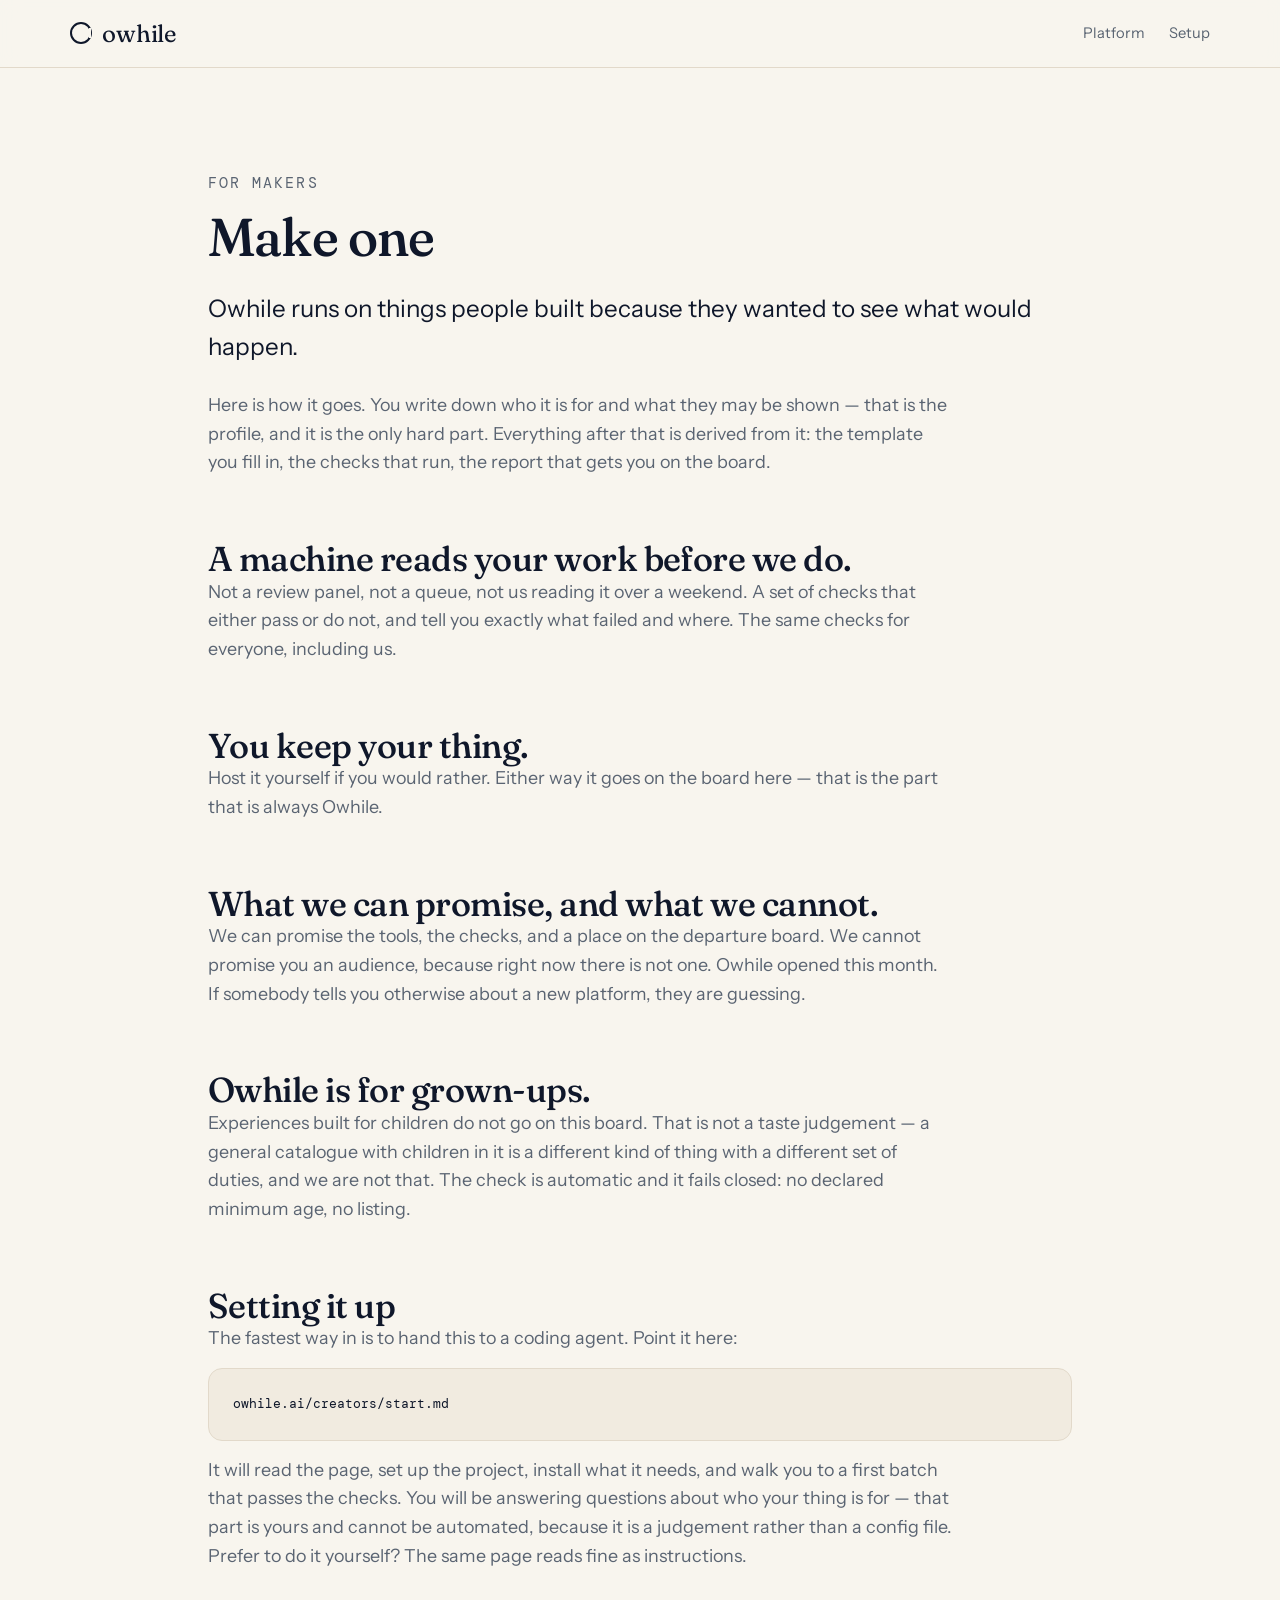
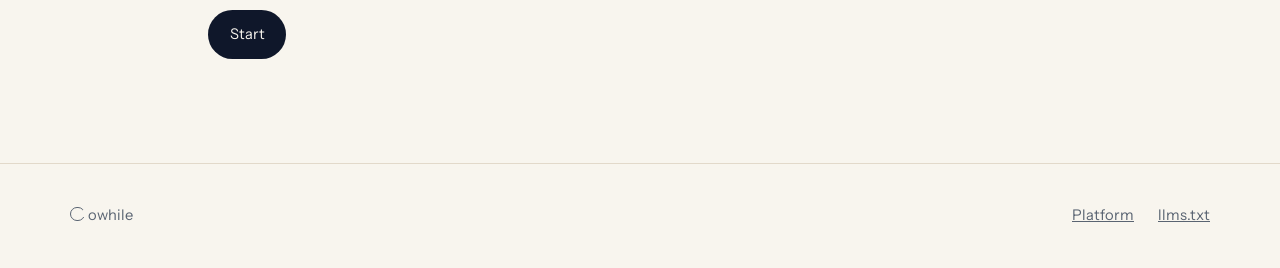
==== creators/index.html @ 63c22e76 "owhile.ai — station landing, creator pathway, and the machine layer Static HTML/CSS with no build st" ====
<!doctype html>
<html lang="en">
<head>
<meta charset="utf-8">
<meta name="viewport" content="width=device-width, initial-scale=1">
<title>Make one — owhile</title>
<meta name="description" content="Owhile runs on things people built because they wanted to see what would happen. Here is what building one involves.">
<link rel="preconnect" href="https://fonts.googleapis.com">
<link rel="preconnect" href="https://fonts.gstatic.com" crossorigin>
<link href="https://fonts.googleapis.com/css2?family=Fraunces:opsz,wght@9..144,300..600&family=Instrument+Sans:wght@400;500;600&family=DM+Mono:wght@400;500&display=swap" rel="stylesheet">
<link rel="stylesheet" href="/assets/css/owhile.css">
<link rel="alternate" type="text/markdown" href="/creators/start.md" title="Setup runbook in markdown">
<link rel="describedby" href="/llms.txt">
</head>
<body>
<a class="sr-only" href="#main">Skip to content</a>

<header class="site-head">
  <div class="wrap">
    <a class="wordmark" href="/"><span class="o" aria-hidden="true"></span>owhile</a>
    <nav class="site-nav" aria-label="Main">
      <a href="/">Platform</a>
      <a href="/creators/start.md">Setup</a>
    </nav>
  </div>
</header>

<main id="main">
  <section>
    <div class="wrap doc">
      <p class="signage">For makers</p>
      <h1 style="font-size:var(--step-3);margin-top:var(--s-2)">Make one</h1>

      <p style="margin-top:var(--s-3);font-size:var(--step-1);color:var(--fg)">
        Owhile runs on things people built because they wanted to see what would happen.
      </p>

      <p style="margin-top:var(--s-3)">
        Here is how it goes. You write down who it is for and what they may be shown —
        that is the profile, and it is the only hard part. Everything after that is
        derived from it: the template you fill in, the checks that run, the report that
        gets you on the board.
      </p>

      <h2>A machine reads your work before we do.</h2>
      <p>
        Not a review panel, not a queue, not us reading it over a weekend. A set of
        checks that either pass or do not, and tell you exactly what failed and where.
        The same checks for everyone, including us.
      </p>

      <h2>You keep your thing.</h2>
      <p>
        Host it yourself if you would rather. Either way it goes on the board here —
        that is the part that is always Owhile.
      </p>

      <h2>What we can promise, and what we cannot.</h2>
      <p>
        We can promise the tools, the checks, and a place on the departure board. We
        cannot promise you an audience, because right now there is not one. Owhile
        opened this month. If somebody tells you otherwise about a new platform, they
        are guessing.
      </p>

      <h2>Owhile is for grown-ups.</h2>
      <p>
        Experiences built for children do not go on this board. That is not a taste
        judgement — a general catalogue with children in it is a different kind of thing
        with a different set of duties, and we are not that. The check is automatic and
        it fails closed: no declared minimum age, no listing.
      </p>

      <h2>Setting it up</h2>
      <p>The fastest way in is to hand this to a coding agent. Point it here:</p>

      <pre><code>owhile.ai/creators/start.md</code></pre>

      <p>
        It will read the page, set up the project, install what it needs, and walk you to
        a first batch that passes the checks. You will be answering questions about who
        your thing is for — that part is yours and cannot be automated, because it is a
        judgement rather than a config file.
      </p>

      <p>
        Prefer to do it yourself? The same page reads fine as instructions.
      </p>

      <p style="margin-top:var(--s-4)">
        <a class="btn btn--solid" href="/creators/start.md">Start</a>
      </p>
    </div>
  </section>
</main>

<footer class="site-foot">
  <div class="wrap">
    <span><span class="o" aria-hidden="true"></span> owhile</span>
    <nav aria-label="Footer">
      <a href="/">Platform</a>
      <a href="/llms.txt">llms.txt</a>
    </nav>
  </div>
</footer>
</body>
</html>
---- assets/css/owhile.css ----
/* ==========================================================================
   owhile — design system
   Built from knowledge/brand/owhile-design.md
   Governing rule (§27): the metaphor informs interaction and disappears when
   it gets in the way. This is not a website pretending to be a train station.
   ========================================================================== */

/* --- 1. Tokens ---------------------------------------------------------- */

:root {
  /* Shell palette. §9: restrained — "the content universe supplies the colour". */
  --midnight: #0F172A;
  --ink:      #1F2937;
  --cloud:    #F8F5EE;   /* warm off-white */
  --sand:     #EADFCF;   /* muted ticket tone */

  /* Content accents. §9 — for windows and worlds ONLY, never shell chrome.
     "Calm outside. Anything inside." */
  --sunset: #FF9F66;
  --mint:   #7EC8A9;
  --sky:    #5B9BD5;
  --lilac:  #A78BFA;

  /* Semantic surface tokens — light. Every colour is defined HERE first, so
     nothing depends on a media query having matched. */
  --bg:            var(--cloud);
  --bg-raised:     #FFFFFF;
  --bg-sunken:     #F1EBE0;
  --fg:            var(--midnight);
  --fg-muted:      #5A6472;
  --fg-faint:      #8B939E;
  --rule:          #E2D9CA;
  --rule-strong:   #CFC3AF;
  --accent:        #8A6A3B;   /* muted gold, for ticket + signage detail */
  --focus:         #3B6EA5;

  /* Type. §8: editorial sophistication + friendliness + curiosity.
     Explicitly NOT corporate grotesk, not futuristic, not rounded-childish,
     not academic serif. Fraunces carries a distinctive lowercase; Instrument
     Sans stays extremely readable; DM Mono is the signage/ticket voice. */
  --font-display: "Fraunces", Georgia, "Times New Roman", serif;
  --font-body:    "Instrument Sans", system-ui, -apple-system, sans-serif;
  --font-signage: "DM Mono", ui-monospace, SFMono-Regular, Menlo, monospace;

  --step--1: clamp(0.83rem, 0.80rem + 0.15vw, 0.92rem);
  --step-0:  clamp(1rem, 0.96rem + 0.20vw, 1.12rem);
  --step-1:  clamp(1.25rem, 1.15rem + 0.45vw, 1.55rem);
  --step-2:  clamp(1.60rem, 1.40rem + 0.95vw, 2.30rem);
  --step-3:  clamp(2.10rem, 1.65rem + 2.10vw, 3.60rem);
  --step-4:  clamp(2.70rem, 1.80rem + 4.20vw, 6.00rem);

  /* Space */
  --s-1: 0.5rem;  --s-2: 0.875rem; --s-3: 1.5rem;
  --s-4: 2.5rem;  --s-5: 4rem;     --s-6: 6.5rem;

  --radius:    14px;
  --radius-lg: 24px;

  /* Motion. §10: unhurried, physical (weight), directional, anticipatory.
     Long durations and a gentle overshoot-free ease read as mass, not snap. */
  --ease-physical: cubic-bezier(0.22, 0.61, 0.36, 1);
  --dur-quick: 320ms;
  --dur-calm:  680ms;
  --dur-slow:  1400ms;
  --dur-approach: 2600ms;
}

/* Dark. §9: "particularly natural, because the metaphor is travel at
   dusk/night" — near-black ground, warm white type, muted gold accents.
   Guarded so an explicit light choice still wins over a dark OS. */
@media (prefers-color-scheme: dark) {
  :root:not([data-theme="light"]) {
    --bg:          var(--midnight);
    --bg-raised:   #16202F;
    --bg-sunken:   #0A1119;
    --fg:          #F5EFE4;    /* warm white, never pure #fff */
    --fg-muted:    #A8B0BC;
    --fg-faint:    #6E7684;
    --rule:        #26303F;
    --rule-strong: #3A4658;
    --accent:      #D9B87C;    /* muted gold */
    --focus:       #8FB8E8;
  }
}
:root[data-theme="dark"] {
  --bg:          var(--midnight);
  --bg-raised:   #16202F;
  --bg-sunken:   #0A1119;
  --fg:          #F5EFE4;
  --fg-muted:    #A8B0BC;
  --fg-faint:    #6E7684;
  --rule:        #26303F;
  --rule-strong: #3A4658;
  --accent:      #D9B87C;
  --focus:       #8FB8E8;
}

/* --- 2. Base ------------------------------------------------------------ */

*, *::before, *::after { box-sizing: border-box; }

html { -webkit-text-size-adjust: 100%; scroll-behavior: smooth; }

body {
  margin: 0;
  background: var(--bg);          /* explicit — never inherit the host ground */
  color: var(--fg);
  font-family: var(--font-body);
  font-size: var(--step-0);
  line-height: 1.6;
  -webkit-font-smoothing: antialiased;
  transition: background var(--dur-calm) var(--ease-physical);
}

h1, h2, h3 {
  font-family: var(--font-display);
  font-weight: 500;
  line-height: 1.06;
  letter-spacing: -0.015em;
  text-wrap: balance;
  margin: 0;
  font-variation-settings: "SOFT" 30, "WONK" 1;   /* Fraunces: warm, not stiff */
}

p { margin: 0; max-width: 62ch; }
a { color: inherit; }

:focus-visible {
  outline: 2px solid var(--focus);
  outline-offset: 3px;
  border-radius: 4px;
}

.wrap { width: min(100% - 2.5rem, 1140px); margin-inline: auto; }
.stack > * + * { margin-top: var(--flow, var(--s-3)); }

.sr-only {
  position: absolute; width: 1px; height: 1px; padding: 0; margin: -1px;
  overflow: hidden; clip: rect(0 0 0 0); white-space: nowrap; border: 0;
}

/* Signage voice — §18. Used sparingly, as the design system insists. */
.signage {
  font-family: var(--font-signage);
  font-size: var(--step--1);
  letter-spacing: 0.14em;
  text-transform: uppercase;
  color: var(--fg-faint);
}

/* --- 3. The O ----------------------------------------------------------- */
/* §6: window, portal, destination, loop. One shape, many jobs. */

.o {
  display: inline-block;
  inline-size: 1em; block-size: 1em;
  border: 0.115em solid currentColor;
  border-radius: 50%;
  position: relative;
  vertical-align: -0.09em;
}
/* The nick that makes it a window frame rather than a ring — the detail that
   lets the O be recognised without the wordmark (§7). */
.o::after {
  content: "";
  position: absolute;
  inset-block: 22%; right: -0.055em;
  inline-size: 0.115em;
  background: var(--bg);
}

.wordmark {
  display: inline-flex; align-items: center; gap: 0.42em;
  font-family: var(--font-display);
  font-size: var(--step-1);
  font-variation-settings: "SOFT" 40, "WONK" 1;
  letter-spacing: -0.01em;
  text-decoration: none;
  color: var(--fg);
}
.wordmark .o { font-size: 0.92em; }

/* --- 4. Header ---------------------------------------------------------- */

.site-head {
  position: sticky; top: 0; z-index: 40;
  background: color-mix(in oklab, var(--bg) 88%, transparent);
  backdrop-filter: blur(10px);
  border-block-end: 1px solid var(--rule);
}
.site-head .wrap {
  display: flex; align-items: center; gap: var(--s-3);
  padding-block: var(--s-2);
}
.site-nav { margin-inline-start: auto; display: flex; gap: var(--s-3); align-items: center; }
.site-nav a {
  text-decoration: none; color: var(--fg-muted);
  font-size: var(--step--1);
  transition: color var(--dur-quick) var(--ease-physical);
}
.site-nav a:hover { color: var(--fg); }

/* --- 5. The station ----------------------------------------------------- */
/* §4. A quiet station at dusk. Always dark regardless of theme: it is a
   scene, not a surface — the same way a photograph does not invert. */

.station {
  position: relative;
  min-block-size: min(88vh, 760px);
  display: grid; align-items: end;
  overflow: hidden;
  background: linear-gradient(#101A2C 0%, #1B2438 42%, #2A2C3A 74%, #17181F 100%);
  color: #F5EFE4;
  isolation: isolate;
}

/* Depth: three silhouette bands, nearest darkest. */
.station__far, .station__mid, .station__near {
  position: absolute; inset-inline: 0; bottom: 0; pointer-events: none;
}
.station__far  { block-size: 46%; background: #16203350; }
.station__mid  { block-size: 30%; background: #0E1626A0; }
.station__near { block-size: 15%; background: #080D16; border-block-start: 1px solid #2A3546; }

/* Warm practical lights (§4). Slow, uneven breathing — never a pulse. */
.lamp {
  position: absolute; inline-size: 4px; block-size: 4px; border-radius: 50%;
  background: #FFD9A0;
  box-shadow: 0 0 14px 6px #FFC98033, 0 0 40px 18px #FFB85E1F;
  animation: lamp-breathe 7s var(--ease-physical) infinite;
}
@keyframes lamp-breathe { 0%,100% { opacity: .78 } 50% { opacity: 1 } }

/* The approaching light (§4, §10 "anticipatory"). It arrives before the
   train does — the whole point of the scene. */
.approach {
  position: absolute; left: -14%; bottom: 17%;
  inline-size: 10px; block-size: 10px; border-radius: 50%;
  background: #FFF3DC;
  box-shadow: 0 0 30px 14px #FFE6B880, 0 0 90px 46px #FFD79640;
  animation: approach var(--dur-approach) var(--ease-physical) 900ms forwards;
}
@keyframes approach {
  from { transform: translateX(0) scale(.55); opacity: 0 }
  25%  { opacity: .9 }
  to   { transform: translateX(46vw) scale(1.9); opacity: 1 }
}

.station__inner { position: relative; z-index: 2; padding-block: var(--s-6) var(--s-5); }

.hero-title {
  font-size: var(--step-4);
  font-variation-settings: "SOFT" 50, "WONK" 1;
  max-inline-size: 15ch;
}
.hero-sub { color: #CFC7BA; max-inline-size: 46ch; margin-top: var(--s-3); }

/* The departure board (§4, §18). Real signage, not decoration: it carries
   the actual navigation. */
.board {
  margin-top: var(--s-4);
  border: 1px solid #33405480;
  border-radius: var(--radius);
  background: #0A101B99;
  backdrop-filter: blur(6px);
  padding: var(--s-3);
  max-inline-size: 440px;
}
.board__head {
  display: flex; justify-content: space-between; align-items: baseline;
  border-block-end: 1px solid #2A3546; padding-block-end: var(--s-2);
}
.board__row {
  display: grid; grid-template-columns: 1fr auto;
  gap: var(--s-2); padding-block: var(--s-2);
  border-block-end: 1px solid #1E2836;
  font-family: var(--font-signage); font-size: var(--step--1);
}
.board__row:last-child { border: 0; padding-block-end: 0; }
.board__row b { font-weight: 500; color: var(--accent); letter-spacing: .04em; }
.board__row span { color: #8892A0; }

/* --- 6. Buttons --------------------------------------------------------- */

.btn {
  display: inline-flex; align-items: center; gap: 0.6em;
  padding: 0.78em 1.4em;
  border-radius: 999px;
  border: 1px solid var(--rule-strong);
  background: transparent; color: inherit;
  font: inherit; font-size: var(--step--1);
  text-decoration: none; cursor: pointer;
  transition: transform var(--dur-quick) var(--ease-physical),
              background var(--dur-quick) var(--ease-physical),
              border-color var(--dur-quick) var(--ease-physical);
}
.btn:hover { transform: translateX(3px); }        /* directional — §10 */
.btn--solid {
  background: var(--fg); color: var(--bg); border-color: transparent;
}
.station .btn { border-color: #4A576B; color: #F5EFE4; }
.station .btn--solid { background: #F5EFE4; color: #101A2C; }

/* --- 7. Sections -------------------------------------------------------- */

section { padding-block: var(--s-6); }
.section-head { margin-block-end: var(--s-4); }
.section-head h2 { font-size: var(--step-3); }
.section-head p { color: var(--fg-muted); margin-top: var(--s-2); }

/* --- 8. Time chooser ---------------------------------------------------- */
/* §13: time is a product primitive. "How long is your while?" */

.whiles { display: flex; flex-wrap: wrap; gap: var(--s-2); }
.while {
  padding: 0.7em 1.25em; border-radius: 999px;
  border: 1px solid var(--rule-strong); background: transparent;
  font: inherit; font-size: var(--step--1); color: var(--fg); cursor: pointer;
  transition: background var(--dur-quick) var(--ease-physical),
              color var(--dur-quick) var(--ease-physical),
              transform var(--dur-quick) var(--ease-physical);
}
.while:hover { transform: translateY(-2px); }
.while[aria-pressed="true"] { background: var(--fg); color: var(--bg); border-color: transparent; }

/* --- 9. Windows --------------------------------------------------------- */
/* §15: a card is a portal. The image dominates; metadata stays quiet. */

.windows {
  display: grid; gap: var(--s-3);
  grid-template-columns: repeat(auto-fill, minmax(248px, 1fr));
}
.window {
  border: 1px solid var(--rule); border-radius: var(--radius-lg);
  background: var(--bg-raised); overflow: hidden;
  text-decoration: none; color: inherit;
  display: flex; flex-direction: column;
  transition: transform var(--dur-calm) var(--ease-physical),
              border-color var(--dur-calm) var(--ease-physical);
}
.window:hover { transform: translateY(-4px); border-color: var(--rule-strong); }
.window__view {
  aspect-ratio: 4 / 3; position: relative;
  background: var(--world, linear-gradient(140deg, var(--sky), var(--lilac)));
}
.window__view::after {           /* the O, as the frame the world sits behind */
  content: ""; position: absolute; inset: 12%;
  border: 1px solid #FFFFFF2E; border-radius: 50%;
}
.window__meta { padding: var(--s-3); }
.window__meta h3 { font-size: var(--step-1); }
.window__meta .signage { margin-top: var(--s-1); display: block; }

/* --- 10. Empty state ---------------------------------------------------- */
/* §26: even empty states belong to the world. This one is load-bearing —
   there is no catalogue yet, and the honest thing is to say so in voice. */

.platform-quiet {
  border: 1px dashed var(--rule-strong); border-radius: var(--radius-lg);
  padding: var(--s-5) var(--s-4); text-align: center;
  background: var(--bg-sunken);
}
.platform-quiet .o { font-size: 2.2rem; color: var(--fg-faint); }
.platform-quiet h3 { font-size: var(--step-2); margin-top: var(--s-3); }
.platform-quiet p { margin-inline: auto; margin-top: var(--s-2); color: var(--fg-muted); }

/* --- 11. Formats -------------------------------------------------------- */
/* §16: formats, not subjects. */

.formats { display: flex; flex-wrap: wrap; gap: var(--s-1) var(--s-2); }
.format {
  font-family: var(--font-signage); font-size: var(--step--1);
  letter-spacing: 0.08em;
  padding: 0.45em 0.95em; border-radius: 999px;
  border: 1px solid var(--rule); color: var(--fg-muted);
}

/* --- 12. Creator invitation --------------------------------------------- */
/* §17: makers of experiences. Never a SaaS panel. */

.invitation {
  border-block: 1px solid var(--rule);
  background: var(--bg-sunken);
}
.invitation .wrap {
  display: grid; gap: var(--s-4);
  grid-template-columns: repeat(auto-fit, minmax(280px, 1fr));
  align-items: center;
}

/* --- 13. Footer --------------------------------------------------------- */

.site-foot {
  border-block-start: 1px solid var(--rule);
  padding-block: var(--s-4);
  color: var(--fg-muted); font-size: var(--step--1);
}
.site-foot .wrap { display: flex; flex-wrap: wrap; gap: var(--s-3); align-items: center; }
.site-foot nav { margin-inline-start: auto; display: flex; gap: var(--s-3); }
.site-foot a { color: var(--fg-muted); }

/* --- 14. Docs (creator pages) ------------------------------------------- */

.doc { max-inline-size: 72ch; }
.doc h2 { font-size: var(--step-2); margin-top: var(--s-5); }
.doc h3 { font-size: var(--step-1); margin-top: var(--s-4); font-family: var(--font-body); font-weight: 600; }
.doc p, .doc li { color: var(--fg-muted); }
.doc code {
  font-family: var(--font-signage); font-size: 0.88em;
  background: var(--bg-sunken); padding: 0.15em 0.4em; border-radius: 5px;
  color: var(--fg);
}
.doc pre {
  background: var(--bg-sunken); border: 1px solid var(--rule);
  border-radius: var(--radius); padding: var(--s-3);
  overflow-x: auto; font-size: var(--step--1);
}
.doc pre code { background: none; padding: 0; }

/* --- 15. Reduced motion ------------------------------------------------- */
/* §10 is built on motion, so honouring this properly matters: the scene must
   still READ as a station with everything held still. */

@media (prefers-reduced-motion: reduce) {
  *, *::before, *::after {
    animation-duration: 0.01ms !important;
    animation-iteration-count: 1 !important;
    transition-duration: 0.01ms !important;
    scroll-behavior: auto !important;
  }
  .approach { left: 32%; transform: none; opacity: 1; }
}
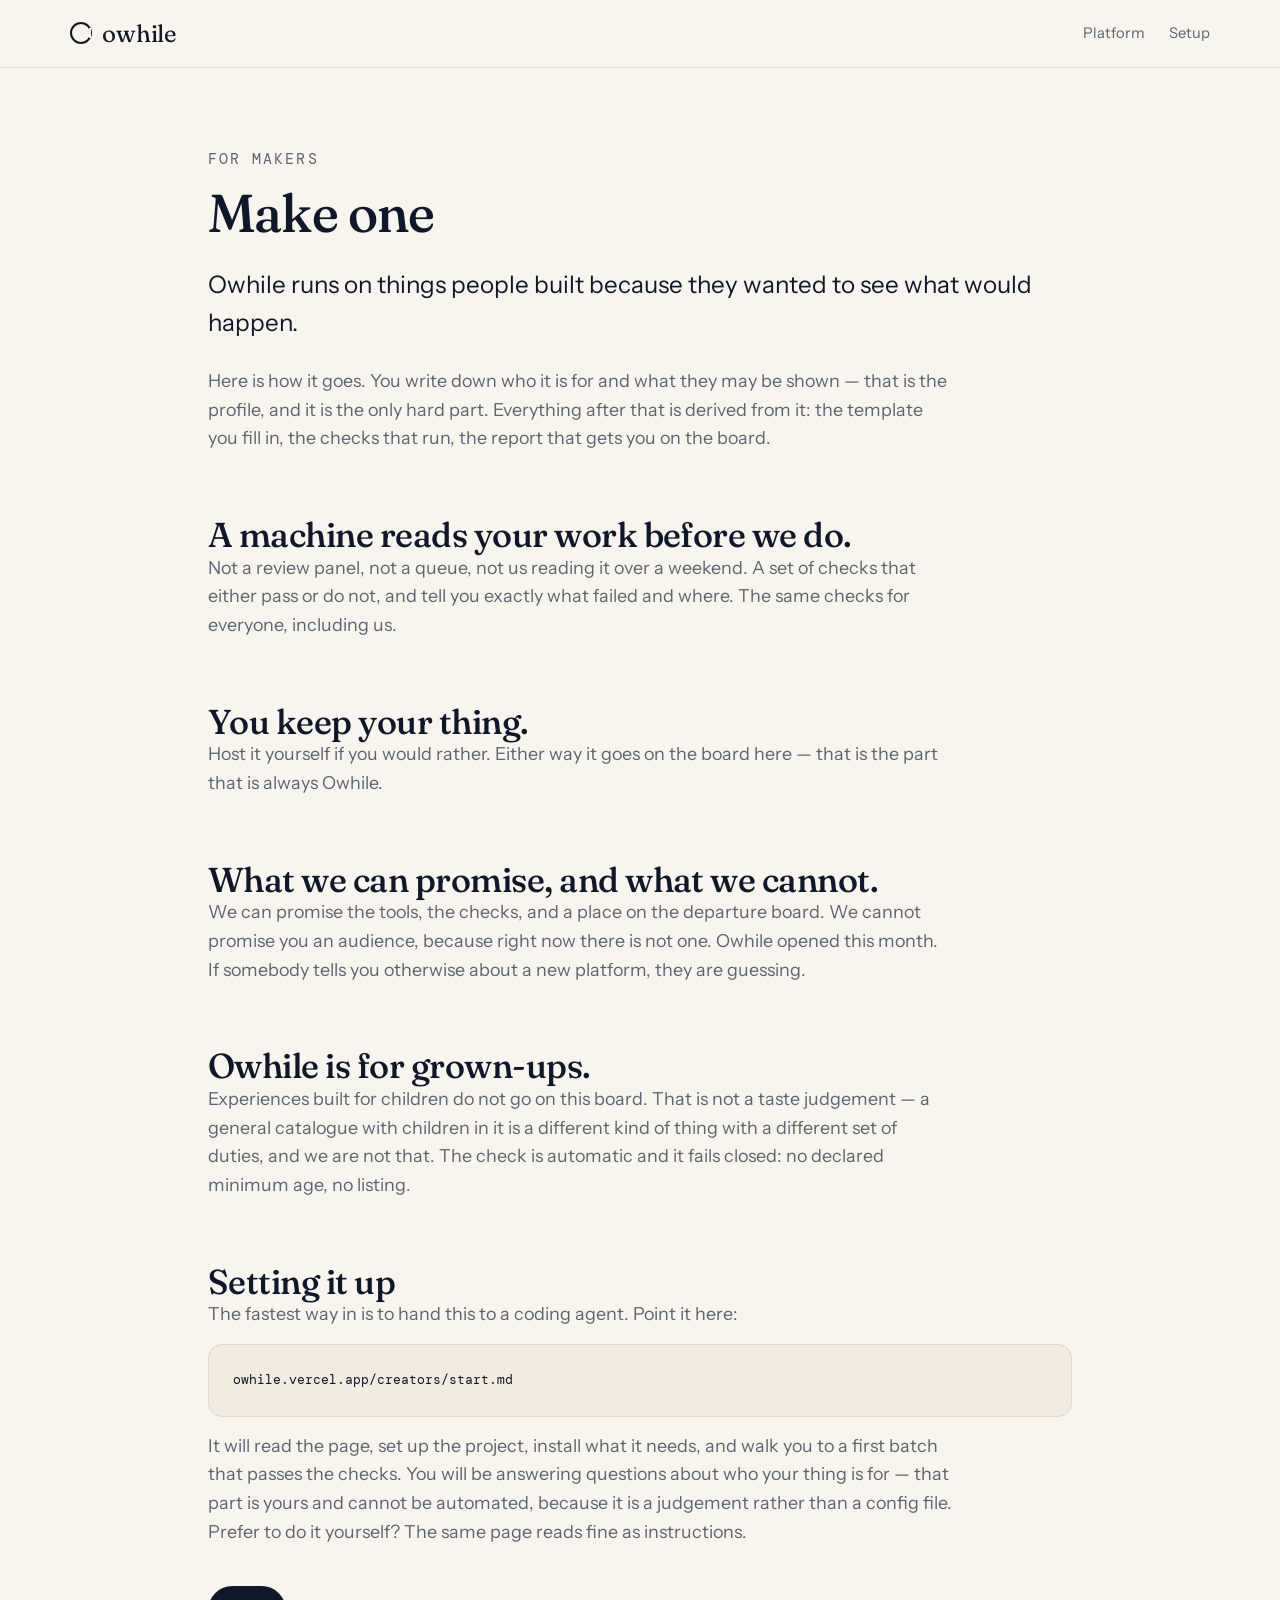
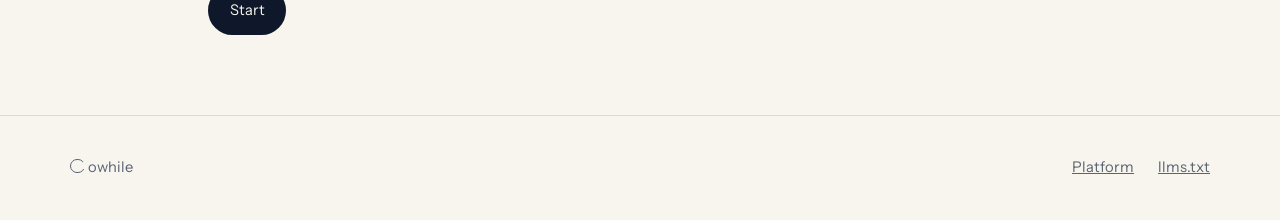
==== commit 83b7b61e: "Make the site fit to hand to a creator: real domain, real pages, honest status The link was unsendab" ====
--- a/creators/index.html
+++ b/creators/index.html
@@ -74,7 +74,7 @@
       <h2>Setting it up</h2>
       <p>The fastest way in is to hand this to a coding agent. Point it here:</p>
 
-      <pre><code>owhile.ai/creators/start.md</code></pre>
+      <pre><code>owhile.vercel.app/creators/start.md</code></pre>
 
       <p>
         It will read the page, set up the project, install what it needs, and walk you to
--- a/assets/css/owhile.css
+++ b/assets/css/owhile.css
@@ -47,11 +47,11 @@
   --step-1:  clamp(1.25rem, 1.15rem + 0.45vw, 1.55rem);
   --step-2:  clamp(1.60rem, 1.40rem + 0.95vw, 2.30rem);
   --step-3:  clamp(2.10rem, 1.65rem + 2.10vw, 3.60rem);
-  --step-4:  clamp(2.70rem, 1.80rem + 4.20vw, 6.00rem);
+  --step-4:  clamp(2.60rem, 1.90rem + 3.20vw, 4.80rem);
 
   /* Space */
   --s-1: 0.5rem;  --s-2: 0.875rem; --s-3: 1.5rem;
-  --s-4: 2.5rem;  --s-5: 4rem;     --s-6: 6.5rem;
+  --s-4: 2.5rem;  --s-5: 4rem;     --s-6: 5rem;
 
   --radius:    14px;
   --radius-lg: 24px;
@@ -99,7 +99,8 @@
 
 *, *::before, *::after { box-sizing: border-box; }
 
-html { -webkit-text-size-adjust: 100%; scroll-behavior: smooth; }
+html { -webkit-text-size-adjust: 100%; scroll-behavior: smooth; overflow-x: hidden; }
+img, svg { max-inline-size: 100%; }
 
 body {
   margin: 0;
@@ -189,10 +190,11 @@
   border-block-end: 1px solid var(--rule);
 }
 .site-head .wrap {
-  display: flex; align-items: center; gap: var(--s-3);
+  display: flex; align-items: center; gap: var(--s-2) var(--s-3);
+  flex-wrap: wrap;                      /* the row itself must wrap, not just the nav */
   padding-block: var(--s-2);
 }
-.site-nav { margin-inline-start: auto; display: flex; gap: var(--s-3); align-items: center; }
+.site-nav { margin-inline-start: auto; display: flex; flex-wrap: wrap; gap: var(--s-2) var(--s-3); align-items: center; }
 .site-nav a {
   text-decoration: none; color: var(--fg-muted);
   font-size: var(--step--1);
@@ -200,85 +202,114 @@
 }
 .site-nav a:hover { color: var(--fg); }
 
+/* On the home page the header sits OVER the station. A light bar butted against
+   a dark scene read as a seam. */
+.site-head--over {
+  position: absolute; inset-inline: 0; top: 0;
+  background: transparent; backdrop-filter: none; border: 0;
+}
+.site-head--over .wordmark { color: #F5EFE4; }
+.site-head--over .site-nav a { color: #C6BEB2; }
+.site-head--over .site-nav a:hover { color: #FFFFFF; }
+
 /* --- 5. The station ----------------------------------------------------- */
-/* §4. A quiet station at dusk. Always dark regardless of theme: it is a
-   scene, not a surface — the same way a photograph does not invert. */
+/* §4. A quiet station at dusk, with a train waiting and its windows lit.
+   The scene is real drawn art (assets/station.svg). The first attempt used
+   three positioned divs for "depth" and rendered as a dark box with text on
+   it — no platform, no canopy, no train. Always dark regardless of theme:
+   it is a scene, not a surface, the same way a photograph does not invert. */
 
 .station {
   position: relative;
-  min-block-size: min(88vh, 760px);
-  display: grid; align-items: end;
+  min-block-size: min(94vh, 820px);
+  display: grid; align-items: center;
   overflow: hidden;
-  background: linear-gradient(#101A2C 0%, #1B2438 42%, #2A2C3A 74%, #17181F 100%);
+  background: #0B1220;
   color: #F5EFE4;
   isolation: isolate;
 }
 
-/* Depth: three silhouette bands, nearest darkest. */
-.station__far, .station__mid, .station__near {
-  position: absolute; inset-inline: 0; bottom: 0; pointer-events: none;
-}
-.station__far  { block-size: 46%; background: #16203350; }
-.station__mid  { block-size: 30%; background: #0E1626A0; }
-.station__near { block-size: 15%; background: #080D16; border-block-start: 1px solid #2A3546; }
-
-/* Warm practical lights (§4). Slow, uneven breathing — never a pulse. */
-.lamp {
-  position: absolute; inline-size: 4px; block-size: 4px; border-radius: 50%;
-  background: #FFD9A0;
-  box-shadow: 0 0 14px 6px #FFC98033, 0 0 40px 18px #FFB85E1F;
-  animation: lamp-breathe 7s var(--ease-physical) infinite;
-}
-@keyframes lamp-breathe { 0%,100% { opacity: .78 } 50% { opacity: 1 } }
-
-/* The approaching light (§4, §10 "anticipatory"). It arrives before the
-   train does — the whole point of the scene. */
-.approach {
-  position: absolute; left: -14%; bottom: 17%;
-  inline-size: 10px; block-size: 10px; border-radius: 50%;
-  background: #FFF3DC;
-  box-shadow: 0 0 30px 14px #FFE6B880, 0 0 90px 46px #FFD79640;
-  animation: approach var(--dur-approach) var(--ease-physical) 900ms forwards;
-}
-@keyframes approach {
-  from { transform: translateX(0) scale(.55); opacity: 0 }
-  25%  { opacity: .9 }
-  to   { transform: translateX(46vw) scale(1.9); opacity: 1 }
-}
-
-.station__inner { position: relative; z-index: 2; padding-block: var(--s-6) var(--s-5); }
+/* The source is an in-gallery photograph of an oil painting: green-cast and
+   flat. Graded on its own layer so the type above is untouched. */
+.station__art {
+  position: absolute; inset: 0; z-index: 0;
+  background: url("/assets/img/station.jpg") center 38% / cover no-repeat;
+  filter: saturate(1.12) contrast(1.1) brightness(1.06) hue-rotate(-8deg);
+}
+
+/* Legibility scrim behind the copy only. The right half stays clear so the
+   train and its lit windows are unobstructed — §5, they are the whole image. */
+.station::before {
+  content: "";
+  position: absolute; inset: 0; z-index: 1;
+  background:
+    linear-gradient(96deg, #04070Efa 0%, #04070Eef 30%, #04070Ec9 46%, #04070E70 60%, #04070E12 76%, transparent 88%),
+    linear-gradient(#05080F55 0%, transparent 26%, transparent 62%, #05080Fcc 100%);
+}
+
+.station__inner {
+  position: relative; z-index: 2;
+  padding-block: var(--s-5);
+}
+/* The scrim is darkest at the left, so the type lives there and the painting's
+   lit station stays visible on the right. Cap the children, not the wrap —
+   capping the wrap re-centres it into the brightest part of the image. */
+.station__inner > * { max-inline-size: 30rem; }
 
 .hero-title {
   font-size: var(--step-4);
   font-variation-settings: "SOFT" 50, "WONK" 1;
-  max-inline-size: 15ch;
-}
-.hero-sub { color: #CFC7BA; max-inline-size: 46ch; margin-top: var(--s-3); }
-
-/* The departure board (§4, §18). Real signage, not decoration: it carries
-   the actual navigation. */
+  max-inline-size: 12ch;
+  text-shadow: 0 2px 30px #05080Faa;
+}
+.hero-sub {
+  color: #D9D0C2; max-inline-size: 29ch;
+  margin-top: var(--s-3); font-size: var(--step-1); line-height: 1.5;
+}
+
+/* The departure board (§4, §18): real signage carrying real navigation. */
 .board {
   margin-top: var(--s-4);
-  border: 1px solid #33405480;
-  border-radius: var(--radius);
-  background: #0A101B99;
-  backdrop-filter: blur(6px);
-  padding: var(--s-3);
-  max-inline-size: 440px;
+  border: 1px solid #3B475C; border-radius: var(--radius);
+  background: #070C16D9; backdrop-filter: blur(8px);
+  padding: var(--s-3); max-inline-size: min(420px, 100%);
+  box-shadow: 0 20px 60px -30px #000;
 }
 .board__head {
   display: flex; justify-content: space-between; align-items: baseline;
-  border-block-end: 1px solid #2A3546; padding-block-end: var(--s-2);
-}
+  border-block-end: 1px solid #38455A; padding-block-end: var(--s-2);
+}
+.board__head .signage { color: #C9A96A; }
 .board__row {
-  display: grid; grid-template-columns: 1fr auto;
-  gap: var(--s-2); padding-block: var(--s-2);
-  border-block-end: 1px solid #1E2836;
+  display: grid; grid-template-columns: 1fr auto; gap: var(--s-2);
+  padding-block: .7rem; border-block-end: 1px solid #1E2837;
   font-family: var(--font-signage); font-size: var(--step--1);
 }
 .board__row:last-child { border: 0; padding-block-end: 0; }
-.board__row b { font-weight: 500; color: var(--accent); letter-spacing: .04em; }
-.board__row span { color: #8892A0; }
+.board__row b { font-weight: 500; color: #F0E4CC; letter-spacing: .04em; }
+.board__row span { color: #93A0B2; }
+
+.hero-actions { margin-top: var(--s-4); display: flex; gap: .75rem; flex-wrap: wrap; }
+
+/* A tall narrow box would squash a 1440x800 scene. Crop toward the train
+   instead of distorting it, and let the scrim cover more of the frame. */
+@media (max-width: 720px) {
+  .wordmark { font-size: var(--step-0); }
+  .site-nav { gap: var(--s-2); font-size: var(--step--1); }
+  .site-nav a[href="#formats"] { display: none; }   /* three items do not fit; two do */
+  .board__row { font-size: 0.78rem; }
+  .board__head .signage { font-size: 0.7rem; letter-spacing: .1em; }
+
+  .station {
+    min-block-size: min(88vh, 640px);
+    background: url("/assets/img/station.jpg") 58% center / cover no-repeat, #0B1220;
+  }
+  .station::before {
+    background: linear-gradient(180deg, #060A12E8 0%, #060A129E 44%, #060A12DD 100%);
+  }
+  .station__inner > * { max-inline-size: 100%; }
+  .hero-sub { max-inline-size: 30ch; }
+}
 
 /* --- 6. Buttons --------------------------------------------------------- */
 
@@ -428,5 +459,4 @@
     transition-duration: 0.01ms !important;
     scroll-behavior: auto !important;
   }
-  .approach { left: 32%; transform: none; opacity: 1; }
-}
+}
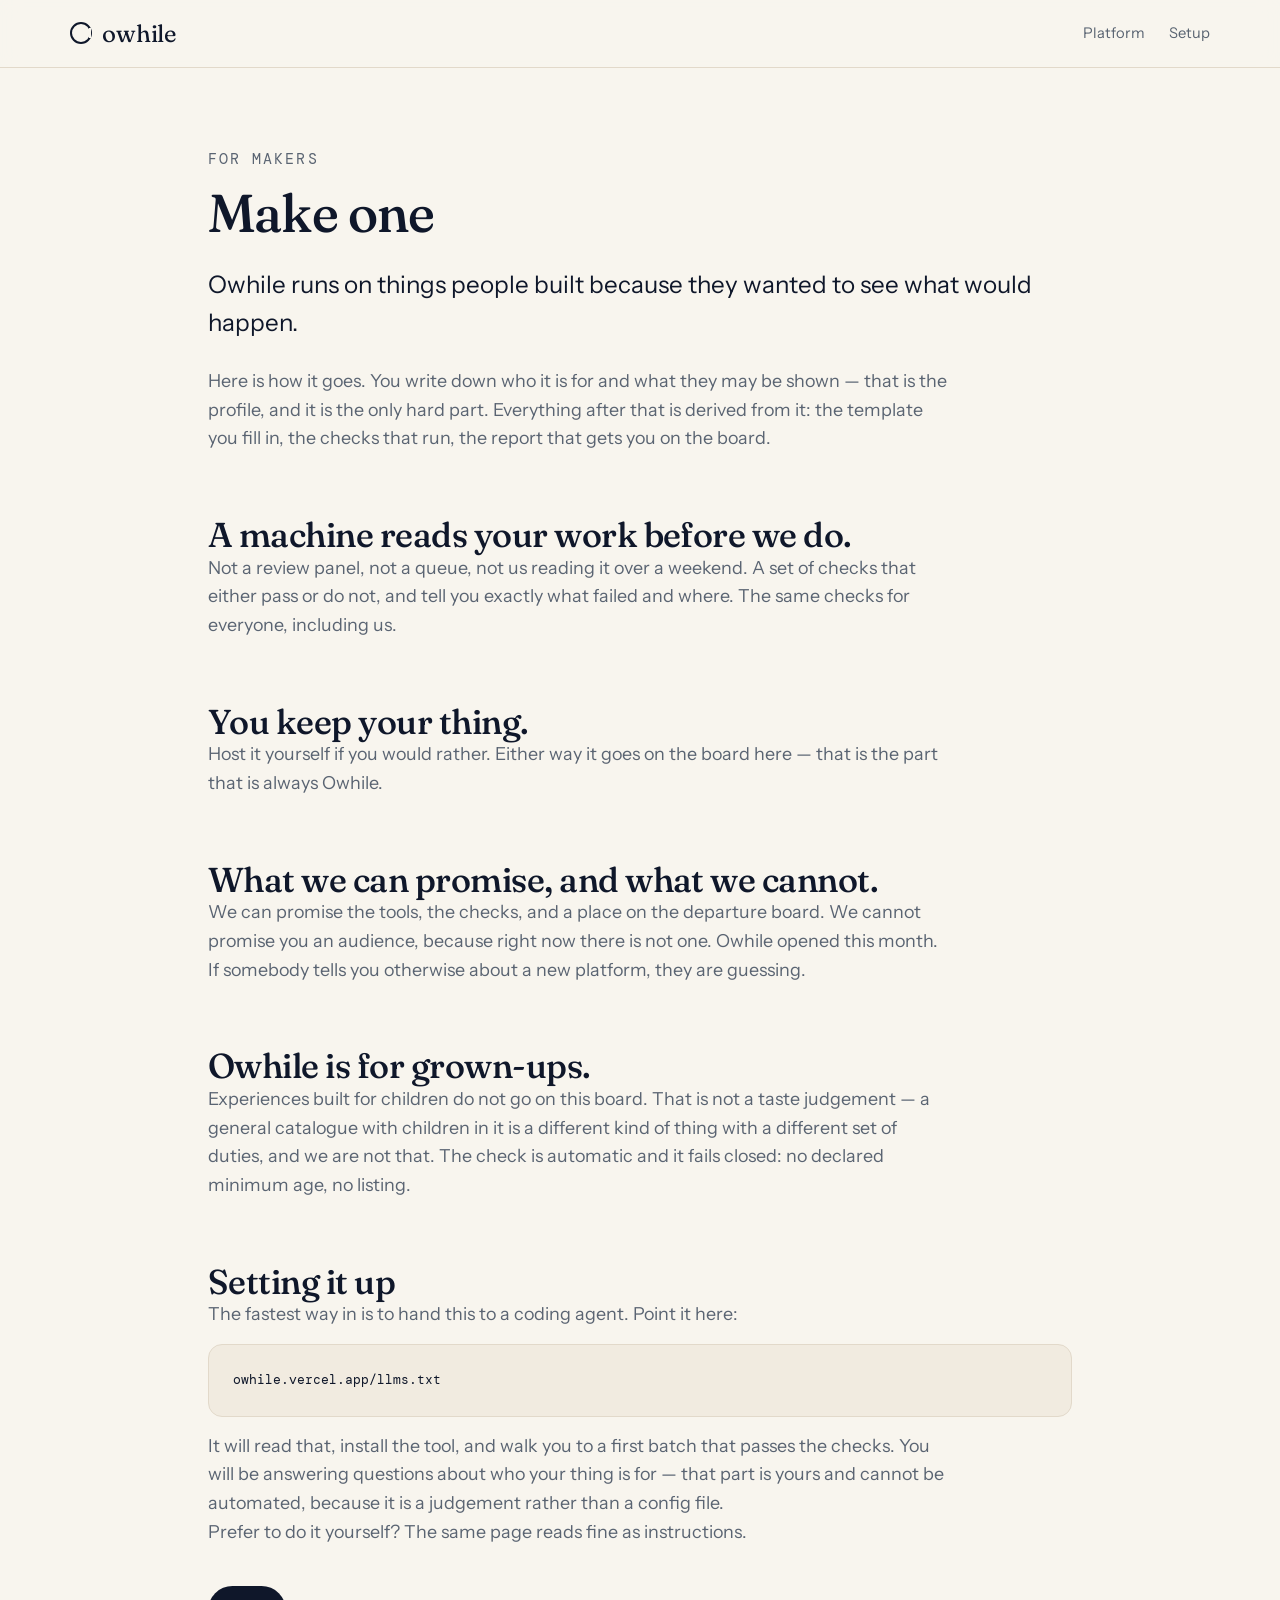
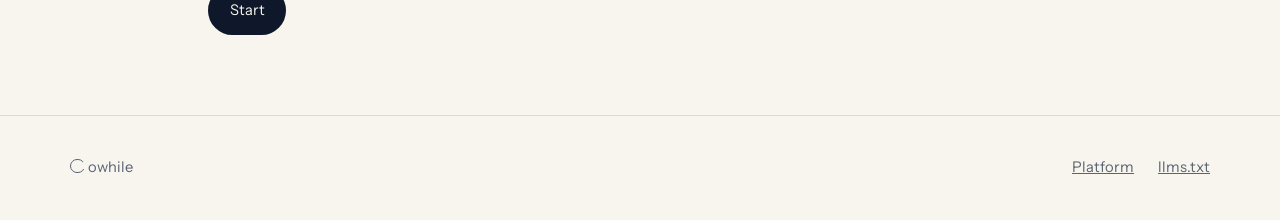
==== commit 9ba09541: "The website carries the instructions for the agent, and nothing else The four reference docs move in" ====
--- a/creators/index.html
+++ b/creators/index.html
@@ -9,7 +9,7 @@
 <link rel="preconnect" href="https://fonts.gstatic.com" crossorigin>
 <link href="https://fonts.googleapis.com/css2?family=Fraunces:opsz,wght@9..144,300..600&family=Instrument+Sans:wght@400;500;600&family=DM+Mono:wght@400;500&display=swap" rel="stylesheet">
 <link rel="stylesheet" href="/assets/css/owhile.css">
-<link rel="alternate" type="text/markdown" href="/creators/start.md" title="Setup runbook in markdown">
+<link rel="alternate" type="text/markdown" href="/llms.txt" title="Agent instructions">
 <link rel="describedby" href="/llms.txt">
 </head>
 <body>
@@ -20,7 +20,7 @@
     <a class="wordmark" href="/"><span class="o" aria-hidden="true"></span>owhile</a>
     <nav class="site-nav" aria-label="Main">
       <a href="/">Platform</a>
-      <a href="/creators/start.md">Setup</a>
+      <a href="/llms.txt">Setup</a>
     </nav>
   </div>
 </header>
@@ -74,10 +74,10 @@
       <h2>Setting it up</h2>
       <p>The fastest way in is to hand this to a coding agent. Point it here:</p>
 
-      <pre><code>owhile.vercel.app/creators/start.md</code></pre>
+      <pre><code>owhile.vercel.app/llms.txt</code></pre>
 
       <p>
-        It will read the page, set up the project, install what it needs, and walk you to
+        It will read that, install the tool, and walk you to
         a first batch that passes the checks. You will be answering questions about who
         your thing is for — that part is yours and cannot be automated, because it is a
         judgement rather than a config file.
@@ -88,7 +88,7 @@
       </p>
 
       <p style="margin-top:var(--s-4)">
-        <a class="btn btn--solid" href="/creators/start.md">Start</a>
+        <a class="btn btn--solid" href="/llms.txt">Start</a>
       </p>
     </div>
   </section>
